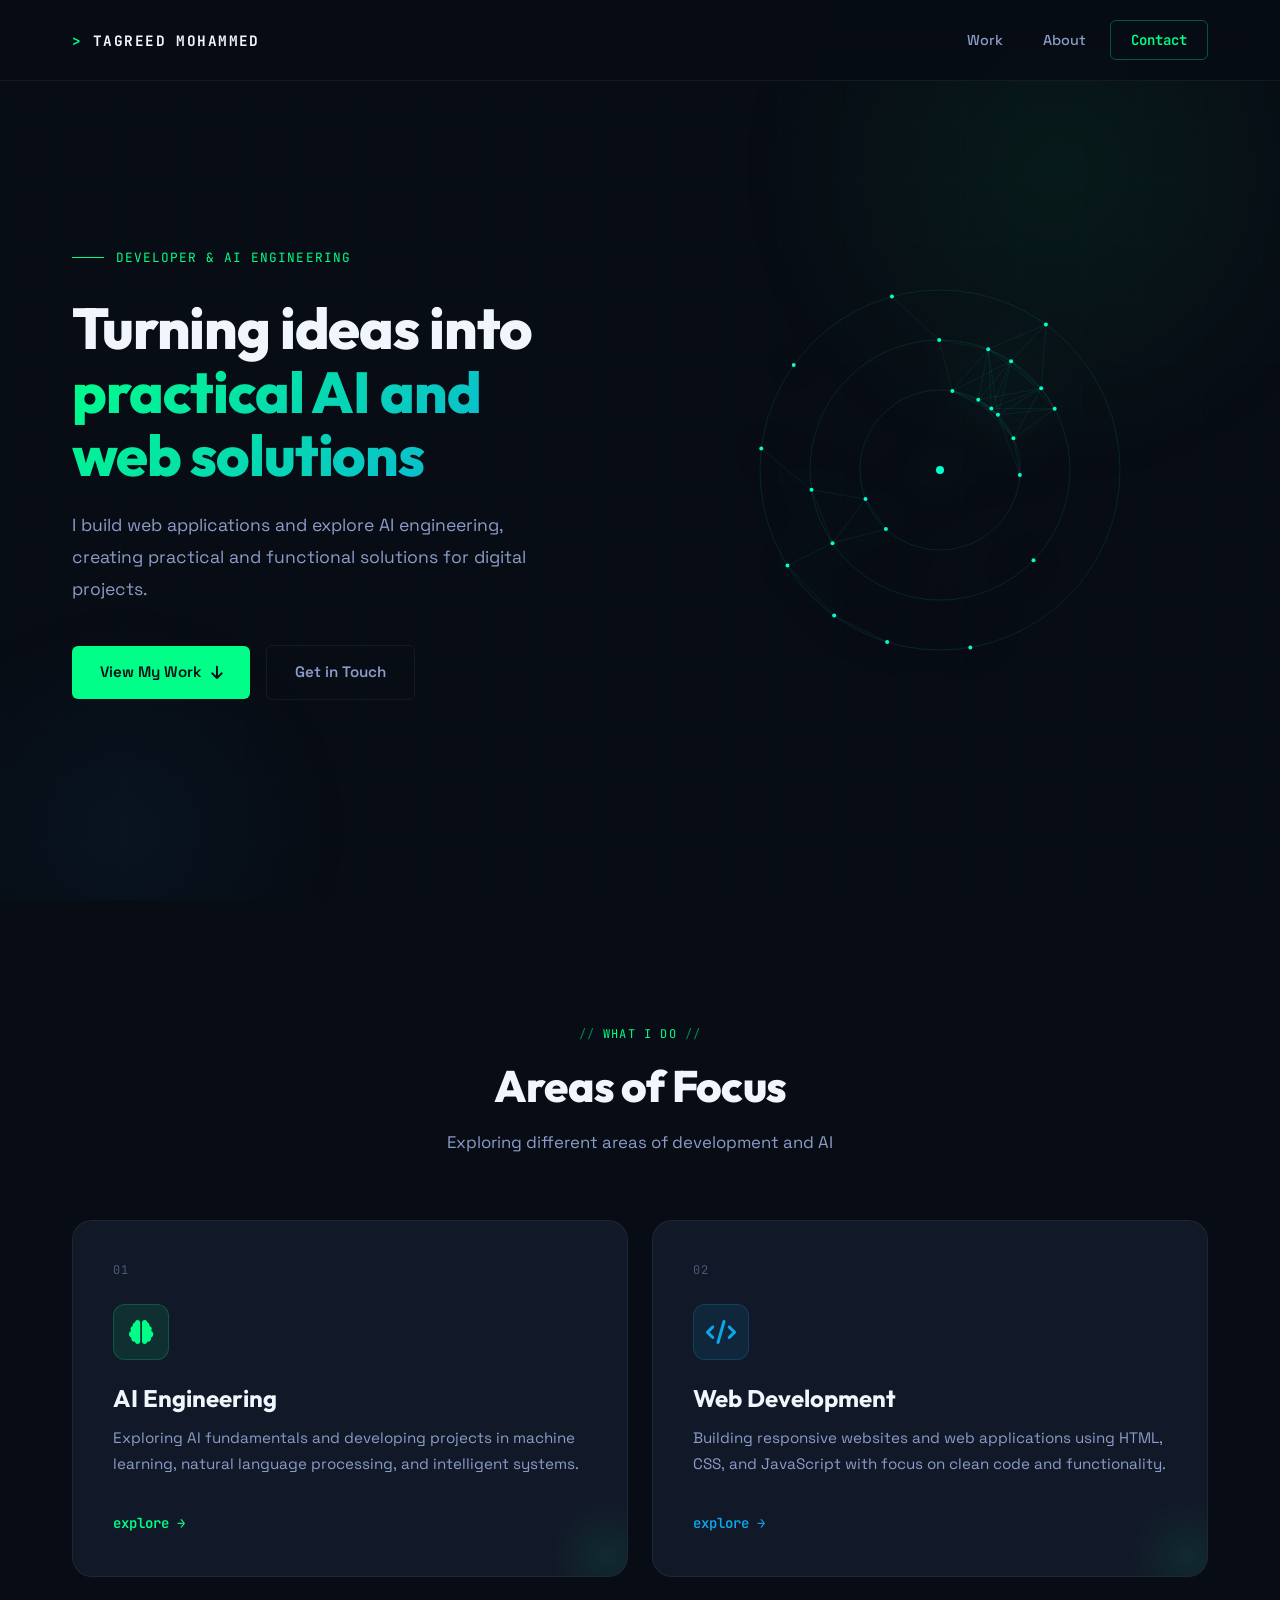
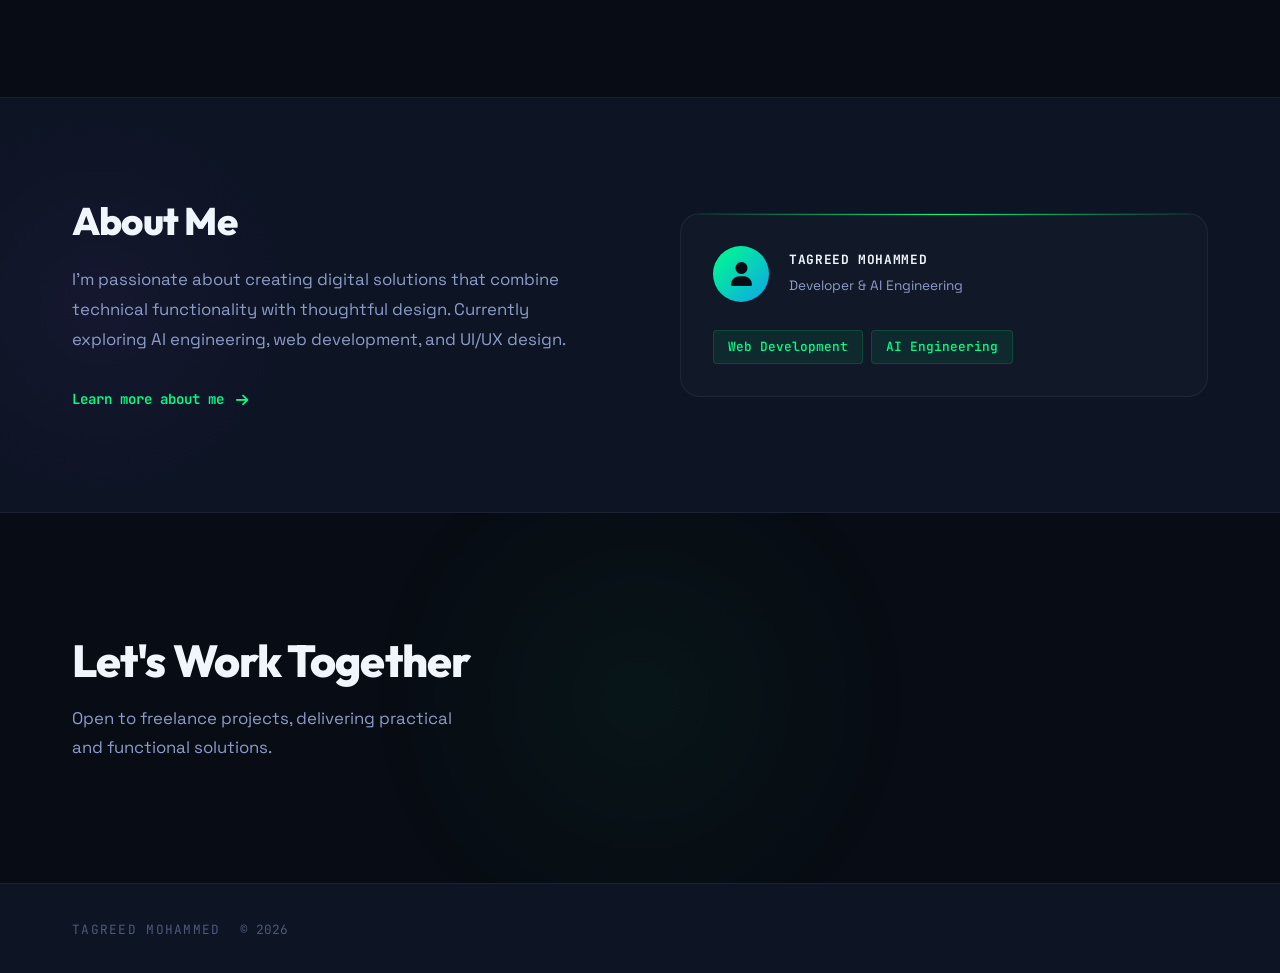
==== index.html @ 6c787eb2 "First upload project" ====
<!DOCTYPE html>
<html lang="en">
<head>
    <meta charset="UTF-8">
    <meta name="viewport" content="width=device-width, initial-scale=1.0">
    <title>tagreed | Portfolio</title>
    <link rel="stylesheet" href="/css/style.css">
    <link rel="preconnect" href="https://fonts.googleapis.com">
    <link rel="preconnect" href="https://fonts.gstatic.com" crossorigin>
    <link href="https://fonts.googleapis.com/css2?family=Outfit:wght@300;400;600;700;800&family=Space+Grotesk:wght@300;400;500;600;700&family=JetBrains+Mono:wght@400;500;700&display=swap" rel="stylesheet">
    <link rel="stylesheet" href="https://cdnjs.cloudflare.com/ajax/libs/font-awesome/6.4.0/css/all.min.css">
</head>
<body>
    <!-- Navigation -->
    <nav class="nav" id="mainNav">
        <div class="container">
            <a href="index.html" class="nav-logo">
                <span class="logo-text">TAGREED MOHAMMED</span>
            </a>
            
            <div class="nav-menu" id="navMenu">
                <a href="#specializations" class="nav-item">Work</a>
                <a href="about.html" class="nav-item">About</a>
                <a href="#contact" class="nav-btn">Contact</a>
            </div>
            
            <button class="nav-toggle" id="navToggle" aria-label="Toggle navigation">
                <span></span>
                <span></span>
                <span></span>
            </button>
        </div>
    </nav>

    <!-- Hero Section -->
    <section class="hero">
        <div class="container">
            <div class="hero-content">
                <div class="hero-label">Developer &amp; AI Engineering</div>
                <h1 class="hero-title">
                    Turning ideas into
                    <span class="line-accent">practical AI and<br>web solutions</span>
                </h1>
                
                <p class="hero-description">I build web applications and explore AI engineering, creating practical and functional solutions for digital projects.</p>
                
                <div class="hero-actions">
                    <a href="#specializations" class="btn btn-primary">
                        <span>View My Work</span>
                        <i class="fas fa-arrow-down"></i>
                    </a>
                    <a href="#contact" class="btn btn-secondary">
                        <span>Get in Touch</span>
                    </a>
                </div>
            </div>
            


            <div class="orbit-container">
  <canvas id="orbitCanvas"></canvas>
</div>



        </div>
    </section>

    <!-- Specializations Section -->
    <section class="specializations" id="specializations">
        <div class="container">
            <div class="section-header fade-up">
                <div class="section-tag">What I Do</div>
                <h2 class="section-title">Areas of Focus</h2>
                <p class="section-subtitle">Exploring different areas of development and AI</p>
            </div>
            
            <div class="specializations-grid">
                <!-- AI Engineering -->
                <a href="ai-engineer.html" class="spec-card fade-up">
                    <div class="spec-number">01</div>
                    <div class="spec-icon">
                        <i class="fas fa-brain"></i>
                    </div>
                    <h3 class="spec-title">AI Engineering</h3>
                    <p class="spec-description">Exploring AI fundamentals and developing projects in machine learning, natural language processing, and intelligent systems.</p>
                    <div class="spec-arrow">
                        <span>explore →</span>
                    </div>
                </a>
                
                <!-- Web Development -->
                <a href="web-developer.html" class="spec-card fade-up">
                    <div class="spec-number">02</div>
                    <div class="spec-icon">
                        <i class="fas fa-code"></i>
                    </div>
                    <h3 class="spec-title">Web Development</h3>
                    <p class="spec-description">Building responsive websites and web applications using HTML, CSS, and JavaScript with focus on clean code and functionality.</p>
                    <div class="spec-arrow">
                        <span>explore →</span>
                    </div>
                </a>
            </div>
        </div>
    </section>

    <!-- About Preview -->
    <section class="about-preview">
        <div class="container">
            <div class="about-grid">
                <div class="about-content fade-up">
                    <h2 class="about-title">About Me</h2>
                    <p class="about-text">
                        I'm passionate about creating digital solutions that combine technical functionality with thoughtful design. Currently exploring AI engineering, web development, and UI/UX design.
                    </p>
                    <a href="about.html" class="about-link">
                        <span>Learn more about me</span>
                        <i class="fas fa-arrow-right"></i>
                    </a>
                </div>
                
                <div class="about-visual fade-up">
                    <div class="about-card">
                        <div class="card-header">
                            <div class="avatar">
                                <i class="fas fa-user"></i>
                            </div>
                            <div class="info">
                                <div class="name">TAGREED MOHAMMED</div>
                                <div class="role">Developer &amp; AI Engineering</div>
                            </div>
                        </div>
                        <div class="card-tags">
                            <span class="tag">Web Development</span>
                            <span class="tag">AI Engineering</span>
                        </div>
        
                    </div>
                </div>
            </div>
        </div>
    </section>

    <!-- Contact Section -->
    <section class="contact" id="contact">
        <div class="container">
            <div class="contact-content">
                <div class="contact-text fade-up">
                    <h2 class="contact-title">Let's Work Together</h2>
                    <p class="contact-description">
                        Open to freelance projects, delivering practical and functional solutions.
                    </p>
                </div>
                
                <div class="contact-actions fade-up">
                    <a href="mailto:mohammadtagreed3@gmail.com" class="btn btn-large btn-primary">
                        <i class="fas fa-envelope"></i>
                        <span>Send Email</span>
                    </a>
                    <div class="contact-links">
                        <a href="https://www.linkedin.com/in/tagreed-mohammad-27a736222?utm_source=share&utm_campaign=share_via&utm_content=profile&utm_medium=ios_app" class="contact-link" target="_blank" rel="noopener">
                            <i class="fab fa-linkedin"></i>
                        </a>
                        <a href="https://github.com/tagreed2000" class="contact-link" target="_blank" rel="noopener">
                            <i class="fab fa-github"></i>
                        </a>
                    </div>
                </div>
            </div>
        </div>
    </section>

    <!-- Footer -->
    <footer class="footer">
        <div class="container">
            <div class="footer-content">
                <div class="footer-left">
                    <span class="footer-name">TAGREED MOHAMMED</span>
                    <span class="footer-year">© 2026</span>
                </div>
                
            </div>
        </div>
    </footer>

    <script src="/js/script.js"></script>
</body>
</html>
---- css/style.css ----
/* ============================================
   TAGREED PORTFOLIO - Dark Terminal Aesthetic
   ============================================ */

@import url('https://fonts.googleapis.com/css2?family=Space+Grotesk:wght@300;400;500;600;700&family=JetBrains+Mono:wght@400;500;700&family=Outfit:wght@300;400;600;700;800&display=swap');

:root {
    --bg-primary: #080c14;
    --bg-secondary: #0d1424;
    --bg-card: #111827;
    --bg-card-hover: #161f32;
    --surface: #1a2540;
    
    --accent-green: #00ff88;
    --accent-blue: #0ea5e9;
    --accent-purple: #a855f7;
    --accent-amber: #f59e0b;
    
    --text-primary: #f0f6fc;
    --text-secondary: #8b9cc8;
    --text-muted: #4a5a7a;
    --text-code: #00ff88;
    
    --border: rgba(255,255,255,0.06);
    --border-accent: rgba(0,255,136,0.3);
    
    --font-display: 'Outfit', sans-serif;
    --font-body: 'Space Grotesk', sans-serif;
    --font-mono: 'JetBrains Mono', monospace;
    
    --glow-green: 0 0 20px rgba(0,255,136,0.3), 0 0 60px rgba(0,255,136,0.1);
    --glow-blue: 0 0 20px rgba(14,165,233,0.3);
    
    --radius-sm: 6px;
    --radius-md: 12px;
    --radius-lg: 20px;
    --transition: all 0.3s cubic-bezier(0.4,0,0.2,1);
    --transition-slow: all 0.6s cubic-bezier(0.4,0,0.2,1);
}

* { margin: 0; padding: 0; box-sizing: border-box; }
html { scroll-behavior: smooth; }

body {
    font-family: var(--font-body);
    background-color: var(--bg-primary);
    color: var(--text-primary);
    line-height: 1.6;
    overflow-x: hidden;
}

/* Grid overlay texture */
body::before {
    content: '';
    position: fixed;
    inset: 0;
    background-image: 
        linear-gradient(rgba(0,255,136,0.015) 1px, transparent 1px),
        linear-gradient(90deg, rgba(0,255,136,0.015) 1px, transparent 1px);
    background-size: 60px 60px;
    pointer-events: none;
    z-index: 0;
}

h1, h2, h3 {
    font-family: var(--font-display);
    font-weight: 700;
    line-height: 1.2;
}

a { text-decoration: none; color: inherit; }

.container {
    width: 100%;
    max-width: 1200px;
    margin: 0 auto;
    padding: 0 2rem;
    position: relative;
    z-index: 1;
}

/* ============ NAVIGATION ============ */
.nav {
    position: fixed;
    top: 0; left: 0; right: 0;
    z-index: 1000;
    padding: 1.25rem 0;
    background: rgba(8,12,20,0.85);
    backdrop-filter: blur(20px);
    border-bottom: 1px solid var(--border);
    transition: var(--transition);
}

.nav.scrolled {
    padding: 0.875rem 0;
    border-bottom-color: rgba(0,255,136,0.1);
}

.nav .container {
    display: flex;
    justify-content: space-between;
    align-items: center;
}

.nav-logo {
    display: flex;
    align-items: center;
    gap: 0.75rem;
}

.logo-text {
    font-family: var(--font-mono);
    font-size: 0.9rem;
    font-weight: 700;
    color: var(--text-primary);
    letter-spacing: 0.1em;
}

.logo-text::before {
    content: '> ';
    color: var(--accent-green);
}

.nav-menu {
    display: flex;
    align-items: center;
    gap: 0.5rem;
}

.nav-item {
    padding: 0.5rem 1rem;
    color: var(--text-secondary);
    font-size: 0.9rem;
    font-weight: 500;
    border-radius: var(--radius-sm);
    transition: var(--transition);
    position: relative;
}

.nav-item::after {
    content: '';
    position: absolute;
    bottom: 0; left: 50%; right: 50%;
    height: 1px;
    background: var(--accent-green);
    transition: var(--transition);
}

.nav-item:hover {
    color: var(--text-primary);
}

.nav-item:hover::after {
    left: 1rem; right: 1rem;
}

.nav-btn {
    padding: 0.5rem 1.25rem;
    background: transparent;
    border: 1px solid var(--border-accent);
    color: var(--accent-green);
    font-size: 0.875rem;
    font-weight: 600;
    font-family: var(--font-mono);
    border-radius: var(--radius-sm);
    transition: var(--transition);
}

.nav-btn:hover {
    background: rgba(0,255,136,0.1);
    box-shadow: var(--glow-green);
}

.nav-toggle {
    display: none;
    flex-direction: column;
    gap: 5px;
    background: none;
    border: none;
    cursor: pointer;
    padding: 0.25rem;
}

.nav-toggle span {
    display: block;
    width: 24px;
    height: 2px;
    background: var(--text-secondary);
    transition: var(--transition);
    border-radius: 2px;
}

/* ============ HERO ============ */
.hero {
    min-height: 100vh;
    display: flex;
    align-items: center;
    padding: 100px 0 60px;
    position: relative;
    overflow: hidden;
}

/* Radial glow background */
.hero::before {
    content: '';
    position: absolute;
    top: -20%;
    right: -10%;
    width: 700px;
    height: 700px;
    background: radial-gradient(circle, rgba(0,255,136,0.06) 0%, transparent 65%);
    pointer-events: none;
}

.hero::after {
    content: '';
    position: absolute;
    bottom: -20%;
    left: -10%;
    width: 500px;
    height: 500px;
    background: radial-gradient(circle, rgba(14,165,233,0.05) 0%, transparent 65%);
    pointer-events: none;
}

.hero .container {
    display: grid;
    grid-template-columns: 1fr 1fr;
    gap: 4rem;
    align-items: center;
}

.hero-content {
    position: relative;
    z-index: 1;
}

.hero-label {
    display: inline-flex;
    align-items: center;
    gap: 0.75rem;
    margin-bottom: 1.75rem;
    font-family: var(--font-mono);
    font-size: 0.8rem;
    color: var(--accent-green);
    letter-spacing: 0.08em;
    text-transform: uppercase;
}

.hero-label::before {
    content: '';
    width: 32px;
    height: 1px;
    background: var(--accent-green);
    display: inline-block;
}

.hero-title {
    font-size: clamp(2.5rem, 4.5vw, 3.75rem);
    font-weight: 800;
    line-height: 1.1;
    margin-bottom: 1.5rem;
    letter-spacing: -0.02em;
}

.hero-title .line-accent {
    display: block;
    background: linear-gradient(135deg, var(--accent-green), var(--accent-blue));
    -webkit-background-clip: text;
    -webkit-text-fill-color: transparent;
    background-clip: text;
}

.hero-description {
    font-size: 1.1rem;
    color: var(--text-secondary);
    line-height: 1.8;
    margin-bottom: 2.5rem;
    max-width: 480px;
}

.hero-actions {
    display: flex;
    align-items: center;
    gap: 1rem;
    flex-wrap: wrap;
}

.btn {
    display: inline-flex;
    align-items: center;
    gap: 0.6rem;
    padding: 0.875rem 1.75rem;
    font-family: var(--font-body);
    font-size: 0.95rem;
    font-weight: 600;
    border-radius: var(--radius-sm);
    transition: var(--transition);
    cursor: pointer;
    border: none;
}

.btn-primary {
    background: var(--accent-green);
    color: #080c14;
}

.btn-primary:hover {
    background: #00e87a;
    transform: translateY(-2px);
    box-shadow: var(--glow-green);
}

.btn-secondary {
    background: transparent;
    color: var(--text-secondary);
    border: 1px solid var(--border);
}

.btn-secondary:hover {
    border-color: var(--border-accent);
    color: var(--text-primary);
    background: rgba(255,255,255,0.03);
}

.btn-large {
    padding: 1rem 2.25rem;
    font-size: 1rem;
}

/* Hero Visual */

.orbit-container {
    width: 420px;
    height: 420px;
    margin: auto;
    position: relative;
    display: none;
  }
  
  #orbitCanvas {
    width: 100%;
    height: 100%;
    display: block;
    filter: drop-shadow(0 0 25px #00ffcc);
  }
  
 
  @media (min-width: 768px) {
    .orbit-container {
      display: block;
    }
  }
  

@keyframes fadeInLine {
    to { opacity: 1; }
}

.t-prompt { color: var(--accent-green); }
.t-cmd { color: var(--text-primary); }
.t-comment { color: var(--text-muted); font-style: italic; }
.t-output { color: var(--accent-blue); }
.t-string { color: #f9a8d4; }
.t-key { color: var(--accent-amber); }
.t-cursor {
    display: inline-block;
    width: 2px;
    height: 1em;
    background: var(--accent-green);
    animation: blink 1s step-end infinite;
    vertical-align: text-bottom;
}

@keyframes blink {
    0%, 100% { opacity: 1; }
    50% { opacity: 0; }
}

/* ============ SPECIALIZATIONS ============ */
.specializations {
    padding: 120px 0;
    position: relative;
}

.section-header {
    text-align: center;
    margin-bottom: 4rem;
}

.section-tag {
    display: inline-flex;
    align-items: center;
    gap: 0.5rem;
    font-family: var(--font-mono);
    font-size: 0.75rem;
    color: var(--accent-green);
    letter-spacing: 0.1em;
    text-transform: uppercase;
    margin-bottom: 1rem;
}

.section-tag::before, .section-tag::after {
    content: '//';
    opacity: 0.5;
}

.section-title {
    font-size: clamp(2rem, 3.5vw, 2.75rem);
    font-weight: 800;
    margin-bottom: 1rem;
    letter-spacing: -0.02em;
}

.section-subtitle {
    font-size: 1.05rem;
    color: var(--text-secondary);
    max-width: 500px;
    margin: 0 auto;
}

.specializations-grid {
    display: grid;
    grid-template-columns: 1fr 1fr;
    gap: 1.5rem;
}

.spec-card {
    position: relative;
    padding: 2.5rem;
    background: var(--bg-card);
    border: 1px solid var(--border);
    border-radius: var(--radius-lg);
    transition: var(--transition);
    overflow: hidden;
    cursor: pointer;
    display: block;
}

.spec-card::before {
    content: '';
    position: absolute;
    top: 0; left: 0; right: 0;
    height: 2px;
    background: linear-gradient(90deg, var(--accent-green), transparent);
    transform: scaleX(0);
    transform-origin: left;
    transition: var(--transition);
}

.spec-card:hover {
    border-color: rgba(0,255,136,0.2);
    background: var(--bg-card-hover);
    transform: translateY(-4px);
    box-shadow: 0 20px 40px rgba(0,0,0,0.3), 0 0 0 1px rgba(0,255,136,0.1);
}

.spec-card:hover::before {
    transform: scaleX(1);
}

/* Glowing corner decoration */
.spec-card::after {
    content: '';
    position: absolute;
    bottom: -40px; right: -40px;
    width: 120px; height: 120px;
    background: radial-gradient(circle, rgba(0,255,136,0.08) 0%, transparent 70%);
    transition: var(--transition);
}

.spec-card:hover::after {
    width: 200px; height: 200px;
    bottom: -60px; right: -60px;
}

.spec-number {
    font-family: var(--font-mono);
    font-size: 0.75rem;
    color: var(--text-muted);
    letter-spacing: 0.1em;
    margin-bottom: 1.5rem;
}

.spec-icon {
    width: 56px;
    height: 56px;
    border-radius: var(--radius-md);
    background: rgba(0,255,136,0.1);
    border: 1px solid rgba(0,255,136,0.2);
    display: flex;
    align-items: center;
    justify-content: center;
    color: var(--accent-green);
    font-size: 1.5rem;
    margin-bottom: 1.5rem;
    transition: var(--transition);
}

.spec-card:nth-child(2) .spec-icon {
    background: rgba(14,165,233,0.1);
    border-color: rgba(14,165,233,0.2);
    color: var(--accent-blue);
}

.spec-card:hover .spec-icon {
    transform: scale(1.1);
    box-shadow: 0 0 20px rgba(0,255,136,0.2);
}

.spec-title {
    font-size: 1.5rem;
    font-weight: 700;
    margin-bottom: 0.75rem;
    color: var(--text-primary);
}

.spec-description {
    color: var(--text-secondary);
    line-height: 1.75;
    font-size: 0.95rem;
    margin-bottom: 2rem;
}

.spec-arrow {
    display: inline-flex;
    align-items: center;
    gap: 0.5rem;
    color: var(--accent-green);
    font-size: 0.875rem;
    font-weight: 600;
    font-family: var(--font-mono);
    transition: var(--transition);
}

.spec-card:nth-child(2) .spec-arrow {
    color: var(--accent-blue);
}

.spec-card:hover .spec-arrow {
    gap: 1rem;
}

/* ============ ABOUT PREVIEW ============ */
.about-preview {
    padding: 100px 0;
    background: var(--bg-secondary);
    border-top: 1px solid var(--border);
    border-bottom: 1px solid var(--border);
    position: relative;
    overflow: hidden;
}

.about-preview::before {
    content: '';
    position: absolute;
    left: -100px; top: 50%;
    transform: translateY(-50%);
    width: 400px; height: 400px;
    background: radial-gradient(circle, rgba(168,85,247,0.05) 0%, transparent 70%);
}

.about-grid {
    display: grid;
    grid-template-columns: 1fr 1fr;
    gap: 5rem;
    align-items: center;
}

.about-title {
    font-size: clamp(2rem, 3vw, 2.5rem);
    font-weight: 800;
    margin-bottom: 1.25rem;
    letter-spacing: -0.02em;
}

.about-text {
    color: var(--text-secondary);
    line-height: 1.8;
    font-size: 1.05rem;
    margin-bottom: 2rem;
}

.about-link {
    display: inline-flex;
    align-items: center;
    gap: 0.75rem;
    color: var(--accent-green);
    font-weight: 600;
    font-family: var(--font-mono);
    font-size: 0.875rem;
    transition: var(--transition);
}

.about-link:hover { gap: 1.25rem; }

.about-visual {
    position: relative;
}

.about-card {
    background: var(--bg-card);
    border: 1px solid var(--border);
    border-radius: var(--radius-lg);
    padding: 2rem;
    position: relative;
    overflow: hidden;
}

.about-card::before {
    content: '';
    position: absolute;
    top: 0; left: 0; right: 0;
    height: 1px;
    background: linear-gradient(90deg, transparent, var(--accent-green), transparent);
}

.card-header {
    display: flex;
    align-items: center;
    gap: 1.25rem;
    margin-bottom: 1.75rem;
}

.avatar {
    width: 56px; height: 56px;
    border-radius: 50%;
    background: linear-gradient(135deg, var(--accent-green), var(--accent-blue));
    display: flex;
    align-items: center;
    justify-content: center;
    color: #080c14;
    font-size: 1.5rem;
    flex-shrink: 0;
}

.info .name {
    font-family: var(--font-mono);
    font-size: 0.8rem;
    font-weight: 700;
    color: var(--text-primary);
    letter-spacing: 0.05em;
    margin-bottom: 0.25rem;
}

.info .role {
    font-size: 0.85rem;
    color: var(--text-secondary);
}

.card-tags {
    display: flex;
    flex-wrap: wrap;
    gap: 0.5rem;
}

.tag {
    padding: 0.375rem 0.875rem;
    background: rgba(0,255,136,0.08);
    border: 1px solid rgba(0,255,136,0.15);
    color: var(--accent-green);
    border-radius: 4px;
    font-size: 0.8rem;
    font-family: var(--font-mono);
    font-weight: 500;
}


/* ============ CONTACT ============ */
.contact {
    padding: 120px 0;
    position: relative;
    overflow: hidden;
}

.contact::before {
    content: '';
    position: absolute;
    top: 50%; left: 50%;
    transform: translate(-50%, -50%);
    width: 600px; height: 600px;
    background: radial-gradient(circle, rgba(0,255,136,0.04) 0%, transparent 65%);
}

.contact-content {
    display: flex;
    justify-content: space-between;
    align-items: center;
    gap: 3rem;
    flex-wrap: wrap;
}

.contact-title {
    font-size: clamp(2rem, 3.5vw, 3rem);
    font-weight: 800;
    margin-bottom: 1rem;
    letter-spacing: -0.02em;
}

.contact-description {
    color: var(--text-secondary);
    font-size: 1.05rem;
    line-height: 1.7;
    max-width: 400px;
}

.contact-actions {
    display: flex;
    flex-direction: column;
    gap: 1.5rem;
    align-items: flex-start;
}

.contact-links {
    display: flex;
    gap: 1rem;
}

.contact-link {
    width: 48px; height: 48px;
    border-radius: var(--radius-sm);
    background: var(--bg-card);
    border: 1px solid var(--border);
    display: flex;
    align-items: center;
    justify-content: center;
    color: var(--text-secondary);
    font-size: 1.125rem;
    transition: var(--transition);
}

.contact-link:hover {
    border-color: var(--border-accent);
    color: var(--accent-green);
    background: rgba(0,255,136,0.06);
    box-shadow: var(--glow-green);
}

/* ============ FOOTER ============ */
.footer {
    padding: 2rem 0;
    border-top: 1px solid var(--border);
    background: var(--bg-secondary);
}

.footer-content {
    display: flex;
    justify-content: space-between;
    align-items: center;
    flex-wrap: wrap;
    gap: 1rem;
}

.footer-name {
    font-family: var(--font-mono);
    font-size: 0.8rem;
    color: var(--text-muted);
    letter-spacing: 0.1em;
}

.footer-year {
    font-family: var(--font-mono);
    font-size: 0.8rem;
    color: var(--text-muted);
    margin-left: 1rem;
}

.footer-links {
    display: flex;
    gap: 1.5rem;
}

.footer-link {
    font-size: 0.85rem;
    color: var(--text-muted);
    transition: var(--transition);
}

.footer-link:hover { color: var(--accent-green); }

/* ============ SCROLL ANIMATIONS ============ */
.fade-up {
    opacity: 0;
    transform: translateY(30px);
    transition: opacity 0.7s ease, transform 0.7s ease;
}
.fade-up.visible {
    opacity: 1;
    transform: translateY(0);
}

/* ============ RESPONSIVE ============ */
@media (max-width: 900px) {
    .hero .container {
        grid-template-columns: 1fr;
        gap: 3rem;
    }
    .hero-visual { display: none; }
    .specializations-grid,
    .about-grid { grid-template-columns: 1fr; }
    .about-grid { gap: 2.5rem; }
    .contact-content { flex-direction: column; text-align: center; }
    .contact-actions { align-items: center; }
}

@media (max-width: 640px) {
    .container { padding: 0 1.25rem; }
    .nav-menu { display: none; position: absolute; top: 100%; left: 0; right: 0; background: var(--bg-secondary); padding: 1rem 1.25rem; flex-direction: column; align-items: flex-start; border-bottom: 1px solid var(--border); }
    .nav-menu.active { display: flex; }
    .nav-toggle { display: flex; }
    .hero { padding: 90px 0 60px; }
    .specializations { padding: 80px 0; }
    .contact { padding: 80px 0; }
    .hero-title { font-size: 2.25rem; }
    .spec-card { padding: 1.75rem; }
    .footer-links { display: none; }
}
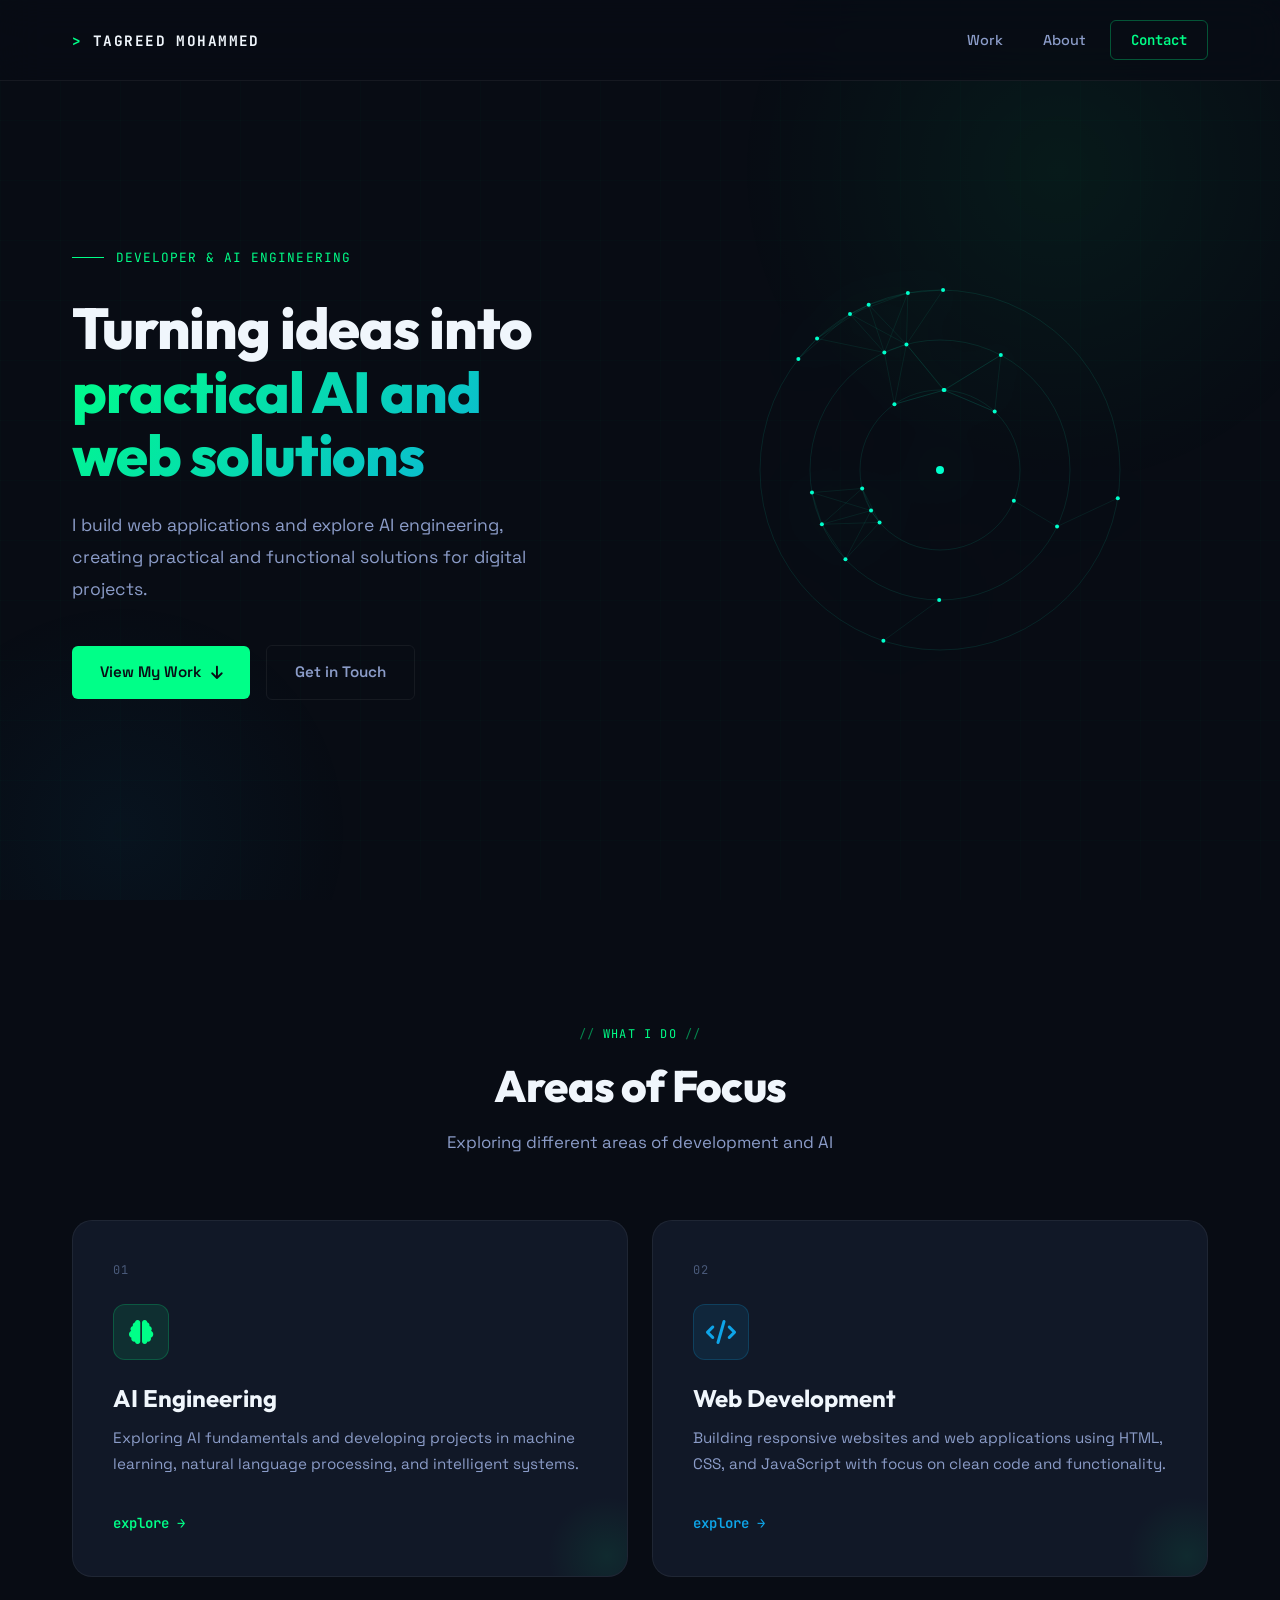
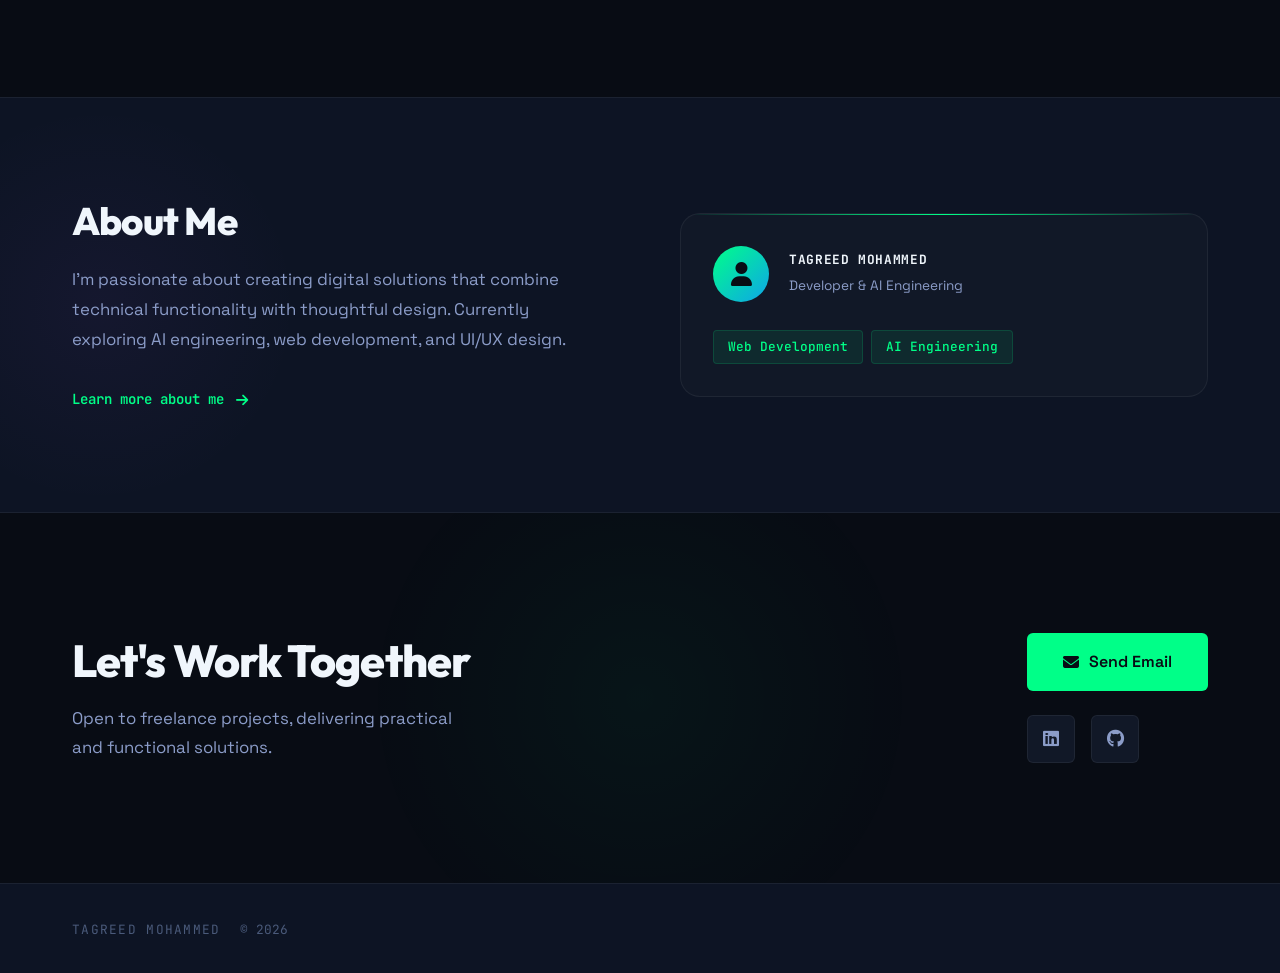
==== commit cba9fd23: "Update index.html" ====
--- a/index.html
+++ b/index.html
@@ -4,7 +4,7 @@
     <meta charset="UTF-8">
     <meta name="viewport" content="width=device-width, initial-scale=1.0">
     <title>tagreed | Portfolio</title>
-    <link rel="stylesheet" href="/css/style.css">
+    <link rel="stylesheet" href="css/style.css">
     <link rel="preconnect" href="https://fonts.googleapis.com">
     <link rel="preconnect" href="https://fonts.gstatic.com" crossorigin>
     <link href="https://fonts.googleapis.com/css2?family=Outfit:wght@300;400;600;700;800&family=Space+Grotesk:wght@300;400;500;600;700&family=JetBrains+Mono:wght@400;500;700&display=swap" rel="stylesheet">
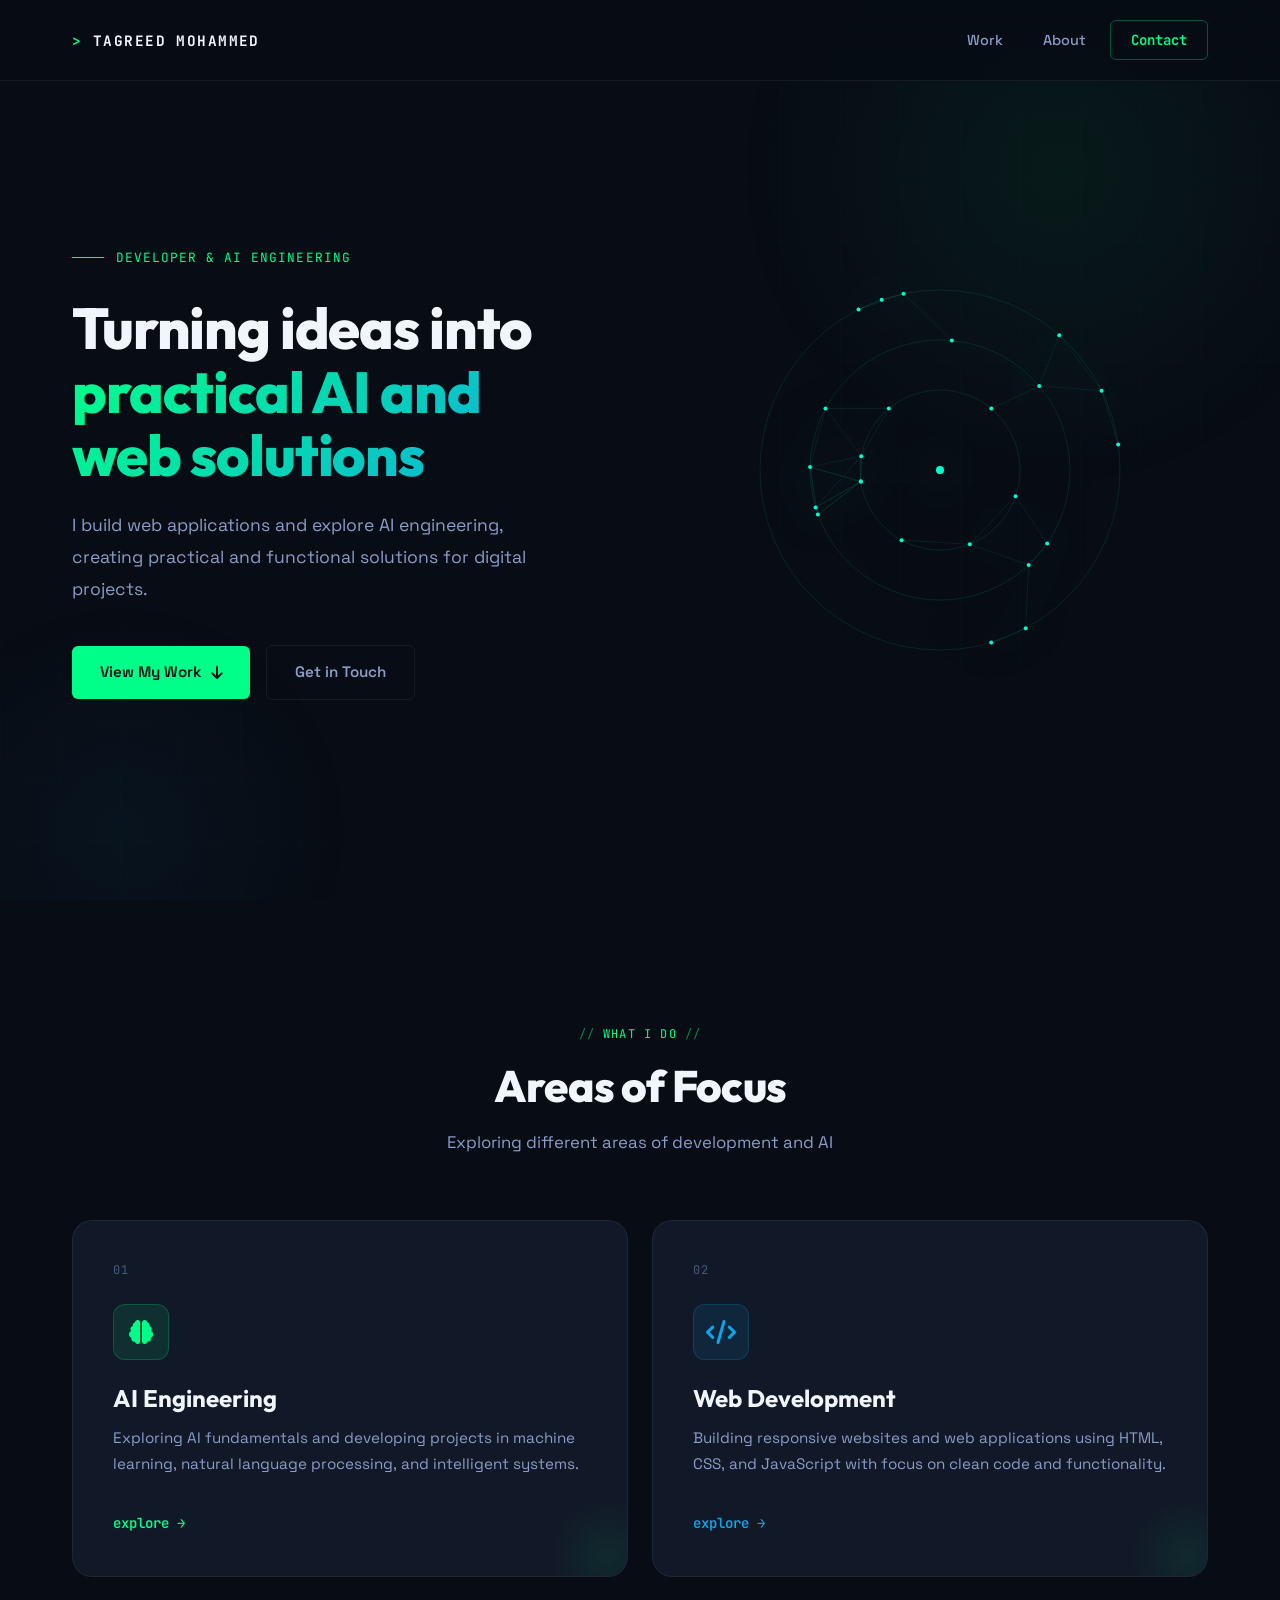
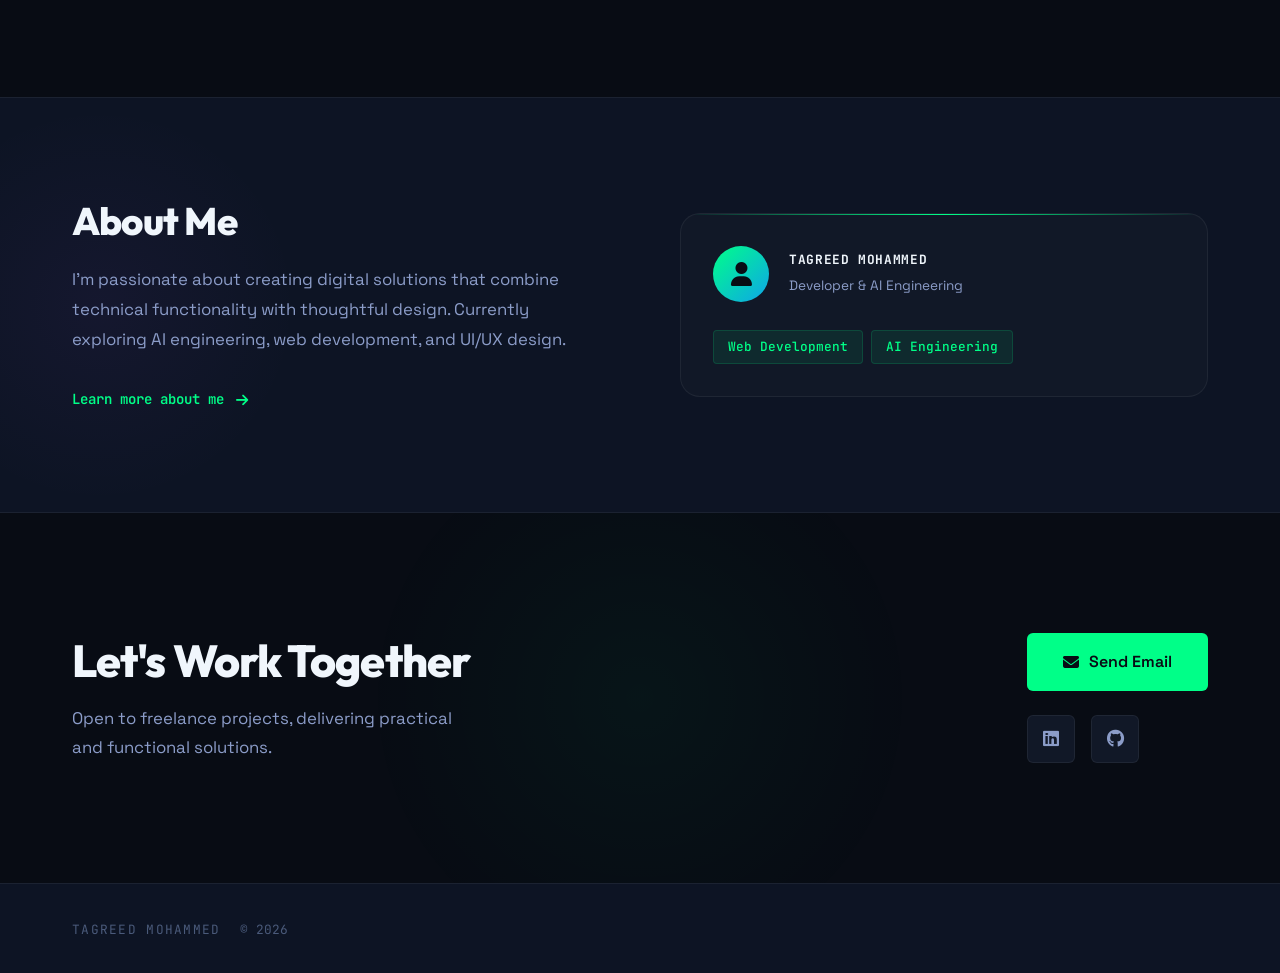
==== commit 3b614e1d: "Update index.html" ====
--- a/index.html
+++ b/index.html
@@ -184,6 +184,6 @@
         </div>
     </footer>
 
-    <script src="/js/script.js"></script>
+    <script src="js/script.js"></script>
 </body>
 </html>
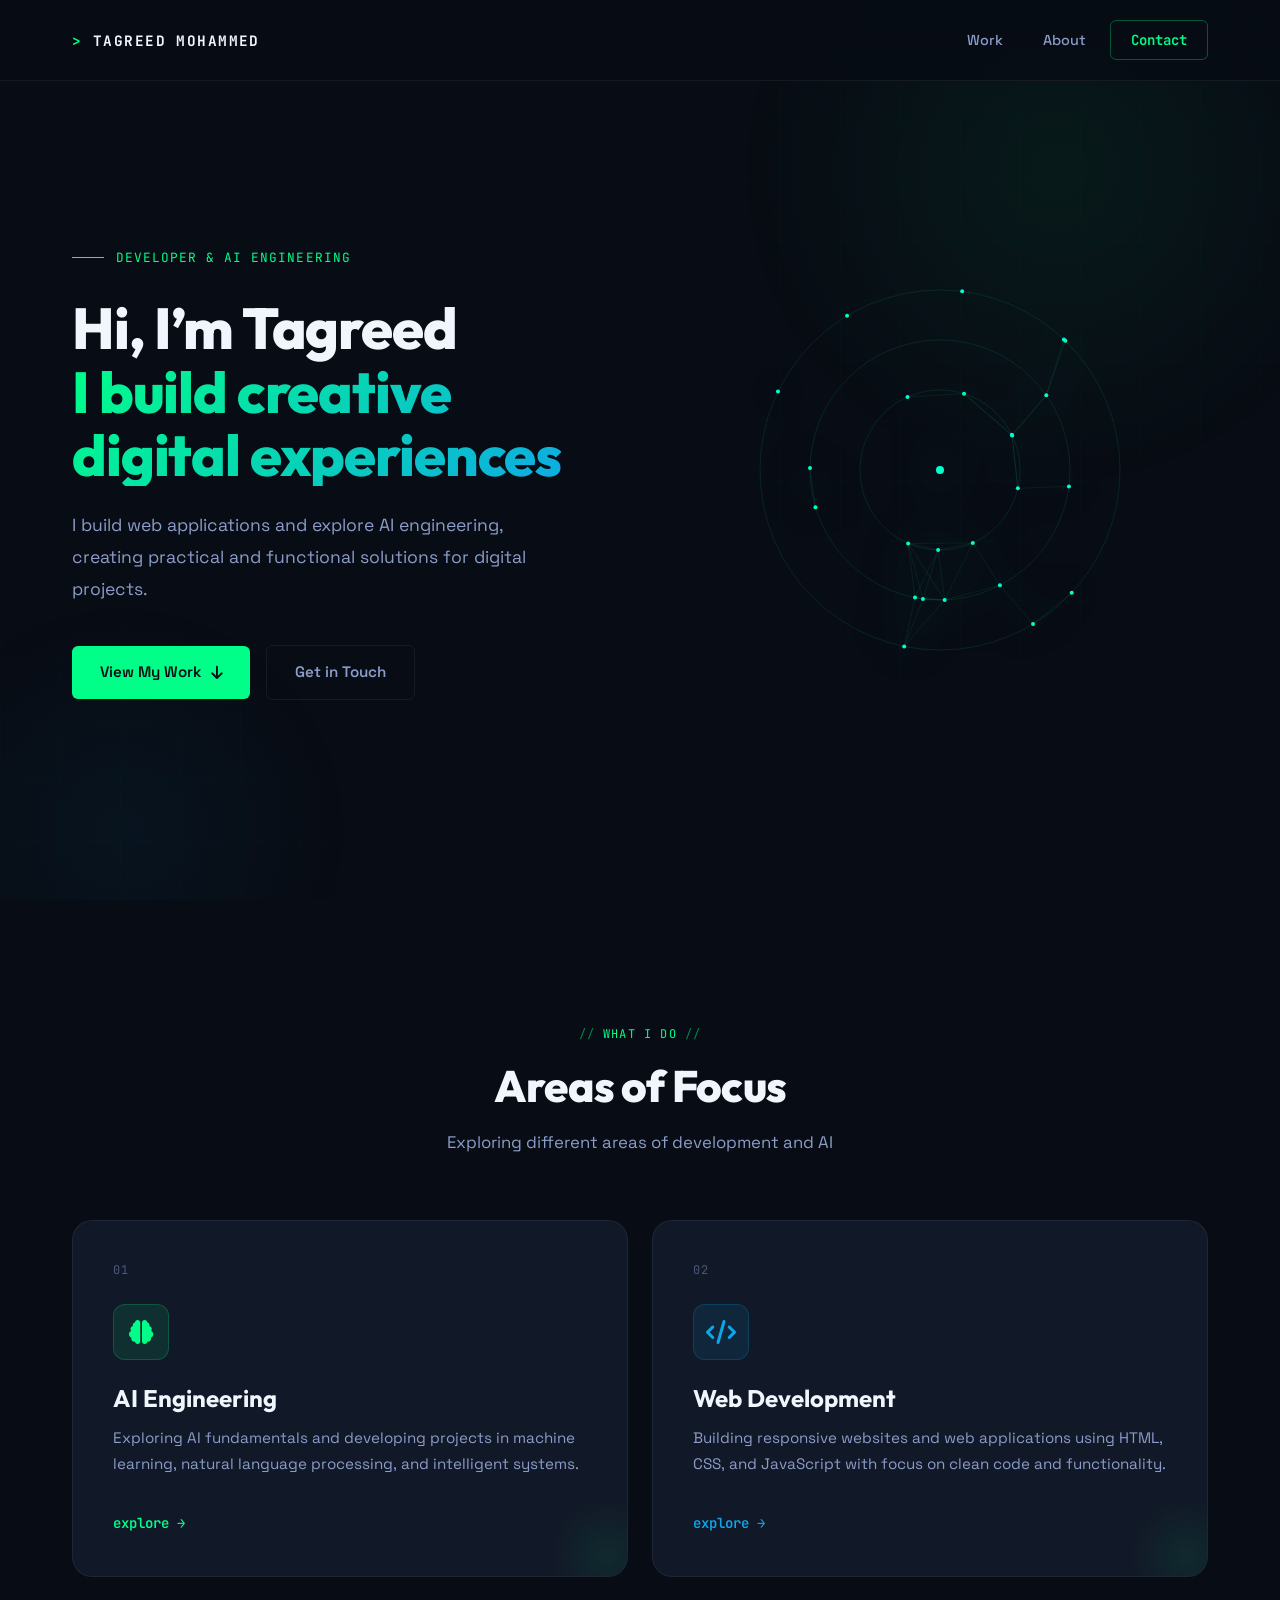
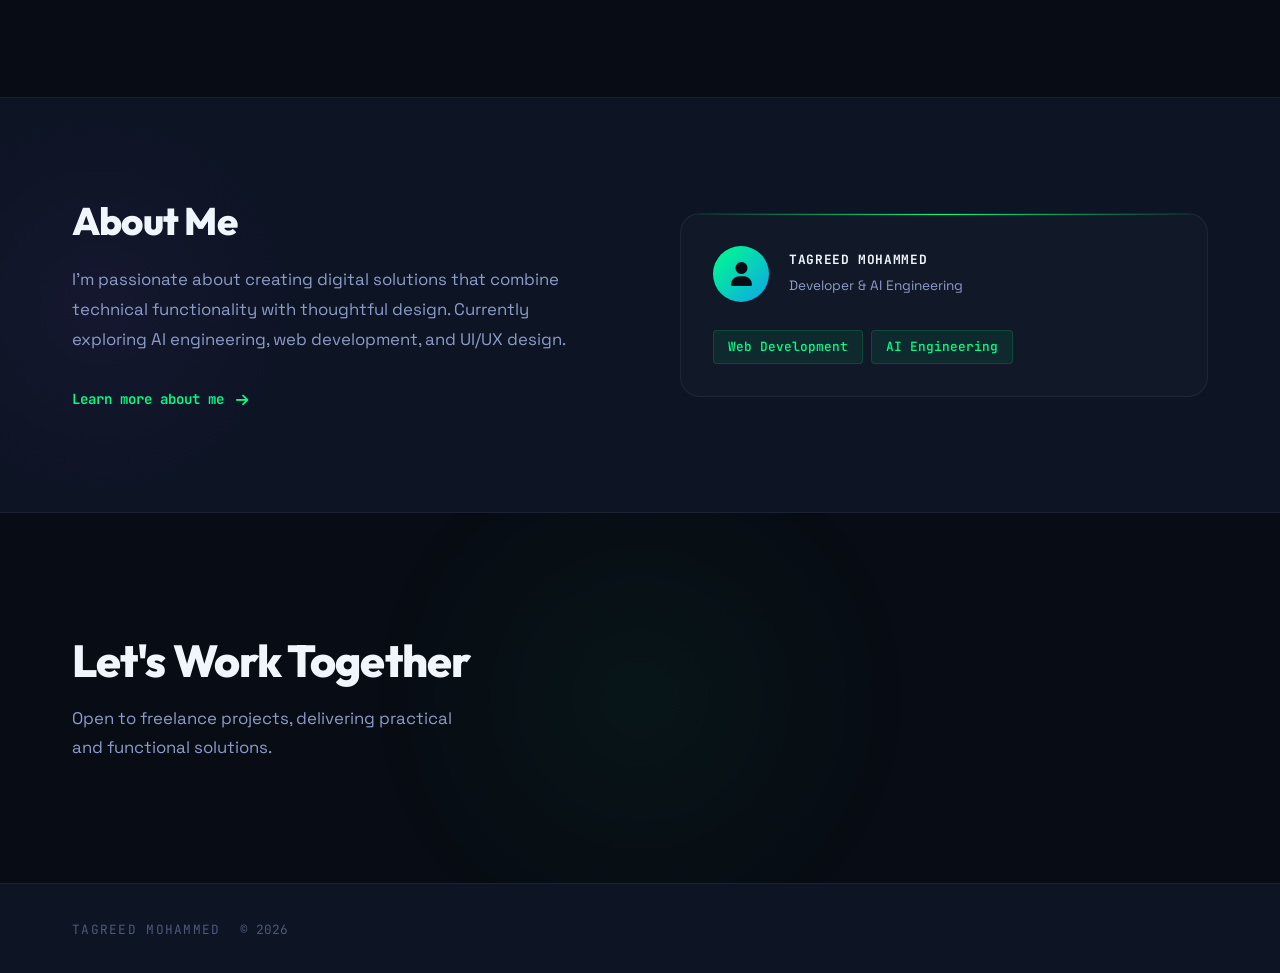
==== commit 1bdb3809: "Update index.html" ====
--- a/index.html
+++ b/index.html
@@ -38,8 +38,8 @@
             <div class="hero-content">
                 <div class="hero-label">Developer &amp; AI Engineering</div>
                 <h1 class="hero-title">
-                    Turning ideas into
-                    <span class="line-accent">practical AI and<br>web solutions</span>
+                    Hi, I’m Tagreed
+                    <span class="line-accent">I build creative<br>digital experiences</span>
                 </h1>
                 
                 <p class="hero-description">I build web applications and explore AI engineering, creating practical and functional solutions for digital projects.</p>
